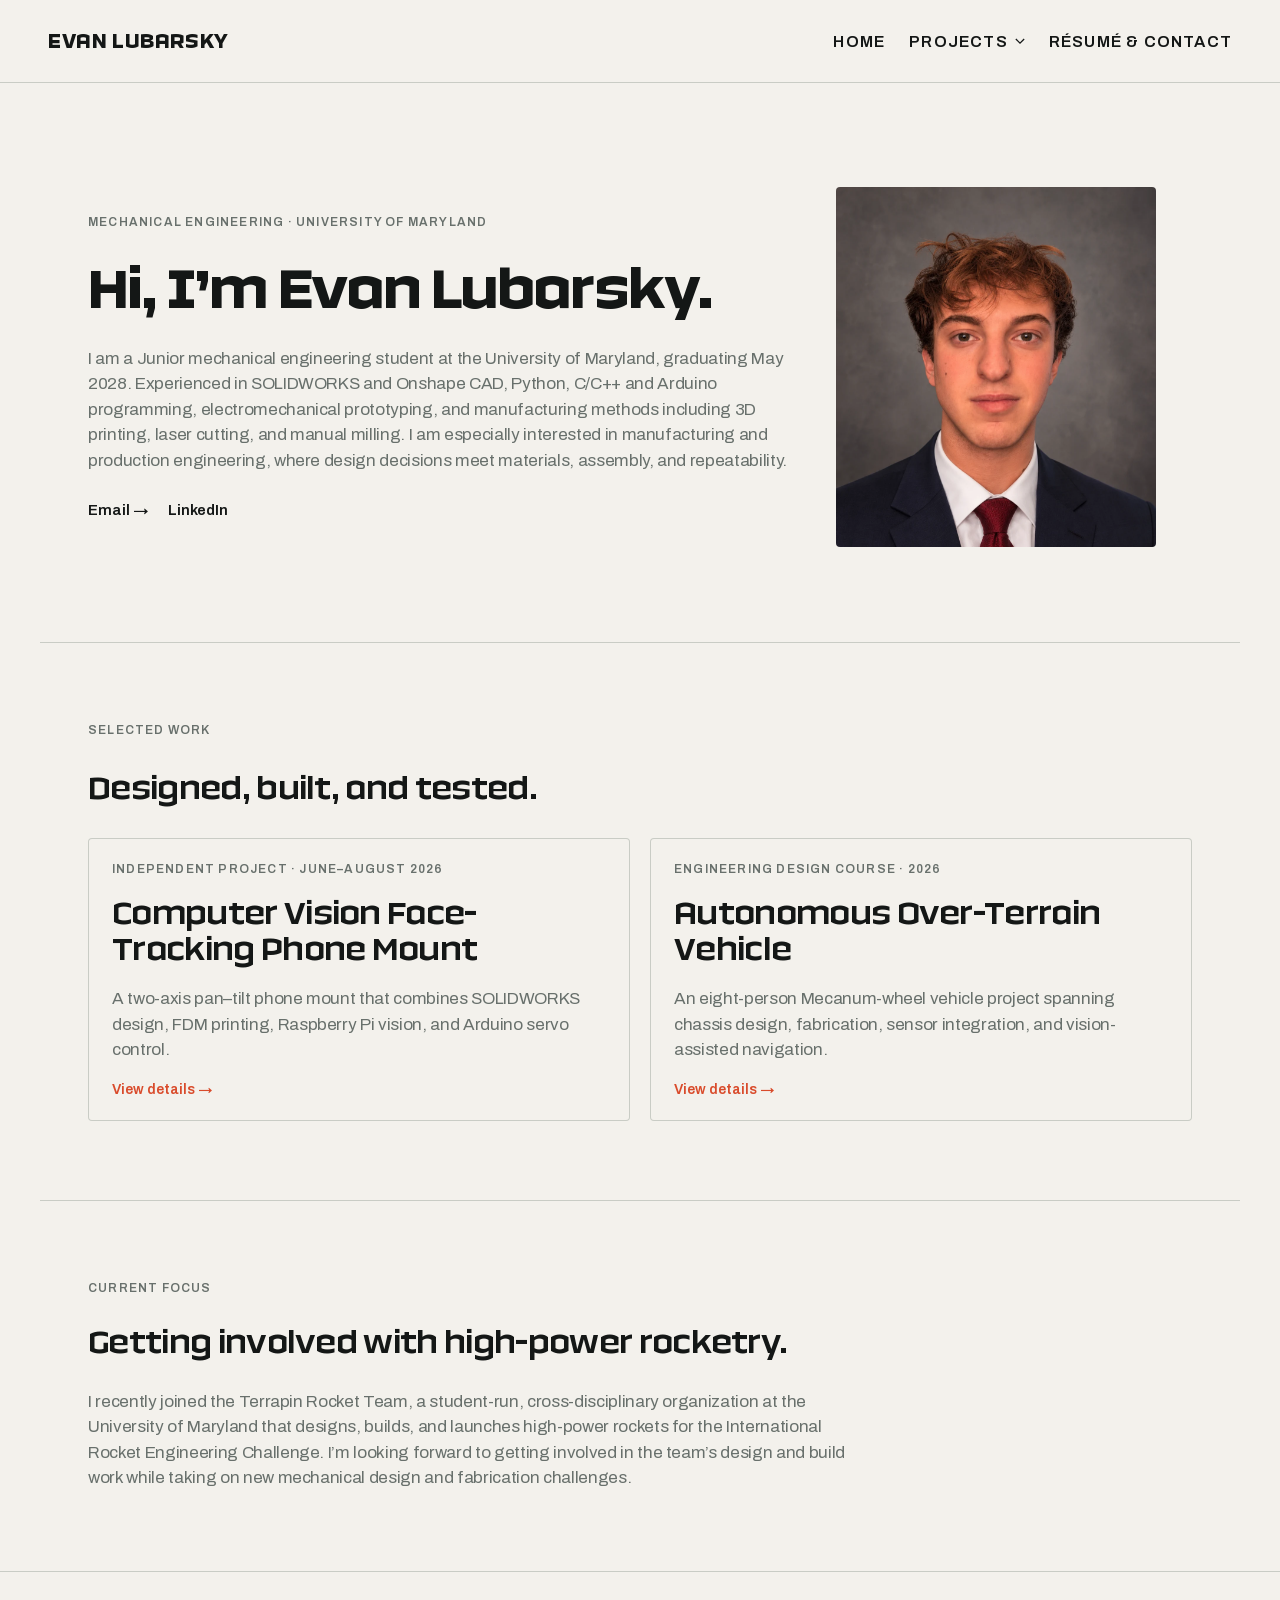
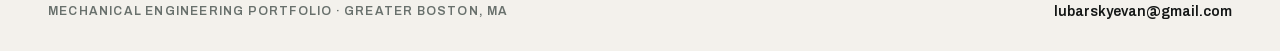
==== index.html @ f1f70f6a "Use plain LinkedIn label on homepage" ====
<!doctype html>
<html lang="en">
<head>
  <link rel="icon" type="image/png" href="EL.png">
  <meta charset="utf-8">
  <meta name="viewport" content="width=device-width, initial-scale=1">
  <title>Evan Lubarsky — Mechanical Engineering Portfolio</title>
  <meta name="description" content="Mechanical engineering student at the University of Maryland. Projects in CAD, manufacturing, electromechanical prototyping, and controls.">
  <link rel="stylesheet" href="/assets/styles.css?v=20261008-tracy">
  <script src="/assets/site.js?v=20261008-tracy" defer></script>
</head>
<body>
  <header class="site-nav">
    <a class="brand" href="/?v=20261008-tracy">EVAN LUBARSKY</a>
    <nav class="nav-links" aria-label="Main navigation">
      <a href="/?v=20261008-tracy">Home</a>
      <details class="projects-menu">
        <summary>Projects <svg viewBox="0 0 12 8" aria-hidden="true"><path d="m1 1 5 5 5-5"/></svg></summary>
        <div class="projects-dropdown">
          <a href="/face-tracking-phone-mount/?v=20261008-tracy">Computer Vision Face-Tracking Phone Mount</a>
          <a href="/autonomous-over-terrain-vehicle/?v=20261008-tracy">Autonomous Over-Terrain Vehicle</a>
        </div>
      </details>
      <a href="/contact/?v=20261008-tracy">Résumé &amp; Contact</a>
    </nav>
  </header>
  <main class="container">
    <section class="introduction">
      <div class="intro-copy">
        <p class="eyebrow">Mechanical Engineering · University of Maryland</p>
        <h1>Hi, I’m Evan Lubarsky.</h1>
        <p>I am a Junior mechanical engineering student at the University of Maryland, graduating May 2028. Experienced in SOLIDWORKS and Onshape CAD, Python, C/C++ and Arduino programming, electromechanical prototyping, and manufacturing methods including 3D printing, laser cutting, and manual milling. I am especially interested in manufacturing and production engineering, where design decisions meet materials, assembly, and repeatability.</p>
        <div class="text-links">
          <a href="mailto:lubarskyevan@gmail.com">Email →</a>
          <a href="https://linkedin.com/in/evan-lubarsky-b47528332" target="_blank" rel="noopener noreferrer">LinkedIn</a>
        </div>
      </div>
      <div class="placeholder portrait has-photo" data-portrait><img src="/assets/images/evan-lubarsky.webp" alt="Evan Lubarsky" width="1086" height="1448" fetchpriority="high"></div>
    </section>
    <section class="selected-work" id="work">
      <p class="eyebrow">Selected Work</p>
      <h2>Designed, built, and tested.</h2>
      <div class="project-grid">
        <a class="project-card" href="/face-tracking-phone-mount/?v=20261008-tracy">
          <p class="eyebrow">Independent Project · June–August 2026</p>
          <h2>Computer Vision Face-Tracking Phone Mount</h2>
          <p>A two-axis pan–tilt phone mount that combines SOLIDWORKS design, FDM printing, Raspberry Pi vision, and Arduino servo control.</p>
          <span class="details-link">View details →</span>
        </a>
        <a class="project-card" href="/autonomous-over-terrain-vehicle/?v=20261008-tracy">
          <p class="eyebrow">Engineering Design Course · 2026</p>
          <h2>Autonomous Over-Terrain Vehicle</h2>
          <p>An eight-person Mecanum-wheel vehicle project spanning chassis design, fabrication, sensor integration, and vision-assisted navigation.</p>
          <span class="details-link">View details →</span>
        </a>
      </div>
    </section>
    <section class="about" id="about">
      <p class="eyebrow">Current Focus</p>
      <h2>Getting involved with high-power rocketry.</h2>
      <p>I recently joined the Terrapin Rocket Team, a student-run, cross-disciplinary organization at the University of Maryland that designs, builds, and launches high-power rockets for the International Rocket Engineering Challenge. I’m looking forward to getting involved in the team’s design and build work while taking on new mechanical design and fabrication challenges.</p>
    </section>
  </main>
  <footer class="site-footer">
    <p class="eyebrow">Mechanical engineering portfolio · Greater Boston, MA</p>
    <a href="mailto:lubarskyevan@gmail.com">lubarskyevan@gmail.com</a>
  </footer>
</body>
</html>
---- assets/styles.css ----
@font-face { font-family: Archivo; src: url('fonts/archivo-regular.woff2') format('woff2'); font-weight: 400; font-display: swap; }
@font-face { font-family: Archivo; src: url('fonts/archivo-semibold.woff2') format('woff2'); font-weight: 600; font-display: swap; }
@font-face { font-family: Technor; src: url('fonts/technor-semibold.woff2') format('woff2'); font-weight: 600; font-display: swap; }
@font-face { font-family: Technor; src: url('fonts/technor-bold.woff2') format('woff2'); font-weight: 700; font-display: swap; }

:root { --ink: #141716; --paper: #f3f1ec; --steel: #68706c; --accent: #d94b2b; --line: #c9ccc5; }
* { box-sizing: border-box; }
html { scroll-behavior: smooth; }
body { margin: 0; background: var(--paper); color: var(--ink); font-family: Archivo, Arial, sans-serif; -webkit-font-smoothing: antialiased; }
h1, h2, h3, p, figure, dl, dd { margin: 0; }
a { color: inherit; text-decoration: none; }
a:focus-visible { outline: 2px solid var(--accent); outline-offset: 5px; }
h1, h2, h3 { font-family: Technor, Arial, sans-serif; }
h1 { font-size: 60px; font-weight: 700; line-height: 1; letter-spacing: -.03em; }
h2 { font-size: 34px; font-weight: 600; line-height: 1.08; letter-spacing: -.02em; }
h3 { font-size: 24px; font-weight: 600; line-height: 1.1; }
p { font-size: 17px; line-height: 1.5; letter-spacing: -.02em; color: var(--steel); }
.eyebrow { font-size: 12px; font-weight: 600; line-height: 1.2; letter-spacing: 1.2px; text-transform: uppercase; color: var(--steel); }
.site-nav { display: flex; align-items: center; justify-content: space-between; padding: 26px 48px; border-bottom: 1px solid var(--line); }
.brand { font-family: Technor, Arial, sans-serif; font-size: 22px; font-weight: 700; line-height: 1.2; letter-spacing: .6px; }
.nav-links { display: flex; align-items: center; gap: 24px; }
.nav-links > a, .projects-menu summary { font-size: 16px; line-height: 1.2; font-weight: 600; letter-spacing: 1.2px; text-transform: uppercase; }
a, summary { transition: color .18s ease; }
a:hover, summary:hover, a:focus-visible, summary:focus-visible { color: var(--accent); }
.site-nav { position: relative; z-index: 10; }
.projects-menu { position: relative; }
.projects-menu summary { display: flex; align-items: center; gap: 7px; cursor: pointer; padding: 6px 0; list-style: none; }
.projects-menu summary::-webkit-details-marker { display: none; }
.projects-menu summary:focus-visible { outline: 2px solid var(--accent); outline-offset: 5px; }
.projects-menu summary svg { width: 10px; height: 7px; fill: none; stroke: currentColor; stroke-width: 1.5; transition: transform .18s ease; }
.projects-menu[open] summary { color: var(--accent); }
.projects-menu[open] summary svg { transform: rotate(180deg); }
.projects-dropdown { position: absolute; left: -20px; top: 100%; width: 320px; padding: 12px; border: 1px solid var(--line); border-radius: 4px; background: var(--paper); box-shadow: 0 12px 24px #14171612; animation: dropdown-in .16s ease-out; }
@keyframes dropdown-in { from { opacity: 0; transform: translateY(-6px); } to { opacity: 1; transform: translateY(0); } }
.projects-dropdown a { display: block; padding: 14px 10px; font-size: 15px; font-weight: 600; line-height: 1.45; letter-spacing: 0; }
.projects-dropdown a + a { border-top: 1px solid var(--line); }
.projects-dropdown a:hover, .projects-dropdown a:focus-visible { color: var(--accent); background: #d94b2b08; }
.container { width: 100%; max-width: 1200px; margin: 0 auto; }
.introduction { display: flex; align-items: center; gap: 48px; padding: 104px 48px 96px; border-bottom: 1px solid var(--line); }
.intro-copy { display: flex; flex-direction: column; gap: 28px; flex: 1; max-width: 700px; min-width: 0; }
.text-links { display: flex; gap: 20px; }
.text-links a { font-size: 15px; font-weight: 600; line-height: 1.2; }
.placeholder { display: flex; align-items: center; justify-content: center; text-align: center; background: var(--steel); border-radius: 4px; }
.placeholder .eyebrow { color: var(--paper); }
.portrait { width: 320px; height: 360px; flex-shrink: 0; padding: 24px; }
.portrait .eyebrow { letter-spacing: 1px; }
.portrait.has-photo { padding: 0; overflow: hidden; }
.portrait img { width: 100%; height: 100%; object-fit: cover; }
.selected-work { padding: 80px 48px; display: flex; flex-direction: column; gap: 32px; border-bottom: 1px solid var(--line); }
.project-grid { display: grid; grid-template-columns: repeat(2, minmax(0, 1fr)); gap: 20px; align-items: start; }
.project-card { display: flex; flex-direction: column; gap: 18px; padding: 24px; border: 1px solid var(--line); border-radius: 4px; transition: border-color .2s ease, transform .2s ease; }
.project-card:hover { border-color: var(--accent); transform: translateY(-3px); }
.project-card .details-link { color: var(--accent); font-size: 14px; font-weight: 600; line-height: 1.2; }
.about { padding: 80px 48px; display: flex; flex-direction: column; gap: 28px; }
.about > p:last-child { max-width: 760px; }
.site-footer { display: flex; align-items: center; justify-content: space-between; gap: 24px; padding: 32px 48px; border-top: 1px solid var(--line); }
.site-footer a { font-size: 14px; font-weight: 600; line-height: 1.2; }
.project-cover { display: flex; flex-direction: column; gap: 28px; padding: 104px 48px 72px; border-bottom: 1px solid var(--line); }
.project-cover > p:last-child { max-width: 760px; }
.project-details { display: flex; gap: 20px; padding: 56px 48px; border-bottom: 1px solid var(--line); align-items: flex-start; }
.project-details > div { width: 250px; display: flex; flex-direction: column; gap: 8px; }
.project-details > .systems { width: 350px; }
.project-details dt { font-size: 12px; line-height: 1.2; }
.project-details .role-value { color: var(--ink); font-size: 16px; line-height: 1.35; font-weight: 600; }
.project-details dd { color: var(--steel); font-size: 17px; line-height: 1.5; letter-spacing: -.02em; }
.gallery { padding: 64px 48px 0; }
.gallery-heading { display: flex; align-items: flex-end; justify-content: space-between; gap: 24px; margin-bottom: 28px; }
.gallery-heading .eyebrow { margin-bottom: 14px; }
.gallery-count { font-size: 13px; font-weight: 600; letter-spacing: 1px; }
.gallery-stage { border: 1px solid var(--line); border-radius: 4px; overflow: hidden; }
.gallery-visual { position: relative; overflow: hidden; aspect-ratio: 16 / 9; background: #e8e9e3; display: flex; flex-direction: column; align-items: center; justify-content: center; gap: 14px; }
.gallery-visual.is-cad { background: #e0e5df; }
.gallery-visual svg { width: 72px; height: 72px; stroke: var(--steel); stroke-width: 1.25; }
.gallery-visual img { position: absolute; inset: 0; width: 100%; height: 100%; object-fit: contain; }
.gallery-caption { display: flex; justify-content: space-between; gap: 24px; align-items: center; padding: 24px; }
.gallery-caption h3 { font-size: 22px; margin-bottom: 8px; }
.gallery-caption p { font-size: 14px; }
.gallery-arrows { display: flex; gap: 8px; }
button { font: inherit; cursor: pointer; color: var(--ink); }
.gallery-arrows button { width: 42px; height: 42px; border: 1px solid var(--line); border-radius: 4px; background: transparent; font-size: 20px; }
.gallery-arrows button:hover, .gallery-arrows button:focus-visible { color: var(--accent); border-color: var(--accent); }
.gallery-thumbnails { display: grid; grid-template-columns: repeat(4,minmax(0,1fr)); gap: 16px; margin-top: 20px; }
.gallery-thumb { border: 1px solid var(--line); border-radius: 4px; background: transparent; padding: 0; overflow: hidden; text-align: left; }
.gallery-thumb:hover, .gallery-thumb.is-selected { border-color: var(--accent); color: var(--accent); }
.gallery-thumb:focus-visible { outline: 2px solid var(--accent); outline-offset: 3px; }
.thumb-visual { position: relative; overflow: hidden; aspect-ratio: 16 / 10; background: #e8e9e3; display: flex; align-items: center; justify-content: center; flex-direction: column; gap: 6px; }
.thumb-visual svg { width: 38px; height: 38px; stroke: var(--steel); stroke-width: 1.25; }
.thumb-visual .eyebrow { font-size: 10px; }
.thumb-visual img { position: absolute; inset: 0; width: 100%; height: 100%; object-fit: contain; }
.thumb-title { display: block; font-size: 13px; font-weight: 600; padding: 12px; line-height: 1.4; }
.gallery-note { margin-top: 16px; font-size: 14px; }
.narrative { display: flex; flex-direction: column; gap: 48px; padding: 72px 48px 104px; }
.narrative > p, .narrative > section { max-width: 800px; }
.narrative > section { display: flex; flex-direction: column; gap: 14px; }
.contact { display: flex; flex-direction: column; gap: 32px; padding: 104px 48px; }
.contact > p:last-of-type { max-width: 650px; }
.contact-details { display: flex; flex-direction: column; gap: 14px; width: 100%; max-width: 650px; padding: 24px; border: 1px solid #000; border-radius: 4px; }
.contact-details a, .resume-download { font-size: 17px; font-weight: 600; line-height: 1.4; overflow-wrap: anywhere; }
.resume-preview { display: flex; flex-direction: column; gap: 0; width: 100%; max-width: 1000px; }
.resume-preview > h2 { margin-bottom: 24px; }
.resume-toolbar { display: flex; justify-content: space-between; align-items: center; gap: 16px; padding: 20px 24px; border: 1px solid var(--line); border-bottom: 0; border-radius: 4px 4px 0 0; }
.resume-toolbar > div { display: flex; gap: 20px; }
.resume-toolbar a { font-size: 14px; font-weight: 600; line-height: 1.4; }
.resume-download { color: var(--accent); }
.resume-box { border: 1px solid var(--line); border-radius: 0 0 4px 4px; max-height: 820px; overflow-y: auto; background: #e8e9e3; padding: 32px; }
.resume-box img { display: block; width: 100%; height: auto; background: white; box-shadow: 0 3px 14px #14171618; }

/* Inset rules match the source's borders without changing its measured spacing. */
.site-nav, .introduction, .selected-work, .project-cover, .project-details { border: 0; box-shadow: inset 0 -1px var(--line); }
.site-footer { border: 0; box-shadow: inset 0 1px var(--line); }
.project-card { border: 0; box-shadow: inset 0 0 0 1px var(--line); transition: box-shadow .2s ease, transform .2s ease; }
.project-card:hover { box-shadow: inset 0 0 0 1px var(--accent); }
.contact-details { border: 0; box-shadow: inset 0 0 0 1px #000; }

/* Preserve the desktop design while keeping the original content readable on phones. */
@media (max-width: 900px) {
  .site-nav { flex-wrap: wrap; gap: 20px; padding: 24px; }
  .introduction { padding: 72px 32px; gap: 32px; }
  .portrait { width: 260px; height: 300px; }
  h1 { font-size: 48px; }
  .selected-work, .about { padding: 64px 32px; }
  .project-cover, .contact { padding: 72px 32px; }
  .project-details { padding: 40px 32px; }
  .narrative { padding: 64px 32px 80px; }
  .gallery { padding: 56px 32px 0; }
  .site-footer { padding: 32px; flex-wrap: wrap; }
}
@media (max-width: 600px) {
  .site-nav { align-items: flex-start; flex-direction: column; }
  .nav-links { gap: 18px; flex-wrap: wrap; }
  .nav-links > a, .projects-menu summary { font-size: 12px; letter-spacing: .8px; }
  .projects-dropdown { left: -74px; width: min(320px, calc(100vw - 48px)); }
  .projects-dropdown a { font-size: 14px; }
  h1 { font-size: 42px; letter-spacing: -.8px; }
  h2 { font-size: 30px; }
  .introduction { flex-direction: column; align-items: stretch; padding: 56px 24px; }
  .portrait { width: 100%; max-width: 320px; height: 360px; }
  .selected-work, .about { padding: 56px 24px; }
  .project-grid { grid-template-columns: 1fr; }
  .project-cover, .contact { padding: 56px 24px; }
  .project-details { padding: 40px 24px; flex-direction: column; gap: 28px; }
  .project-details > div, .project-details > .systems { width: 100%; }
  .gallery { padding: 48px 24px 0; }
  .gallery-caption { align-items: flex-start; padding: 20px; gap: 16px; }
  .gallery-caption h3 { font-size: 20px; }
  .gallery-arrows { gap: 6px; }
  .gallery-arrows button { width: 34px; height: 34px; }
  .gallery-thumbnails { grid-template-columns: repeat(2,minmax(0,1fr)); gap: 12px; }
  .narrative { padding: 56px 24px 72px; gap: 36px; }
  .contact-details { padding: 20px; }
  .resume-toolbar { flex-direction: column; align-items: flex-start; padding: 18px; }
  .resume-box { padding: 12px; max-height: 620px; }
  .site-footer { padding: 28px 24px; align-items: flex-start; flex-direction: column; gap: 16px; }
}
@media (prefers-reduced-motion: reduce) {
  html { scroll-behavior: auto; }
  .project-card { transition: none; }
  .project-card:hover { transform: none; }
  a, summary, .projects-menu summary svg { transition: none; }
  .projects-dropdown { animation: none; }
}

.project-demo{margin:64px 0}.project-demo video{display:block;width:100%;max-height:720px;margin:24px 0;background:#e7e5df;border:1px solid var(--line);border-radius:8px}.drawing-downloads{display:flex;flex-wrap:wrap;gap:18px 30px;align-items:center}.drawing-downloads h3{width:100%;margin-bottom:0}.drawing-downloads a{font-size:16px;text-decoration:underline;text-underline-offset:4px}
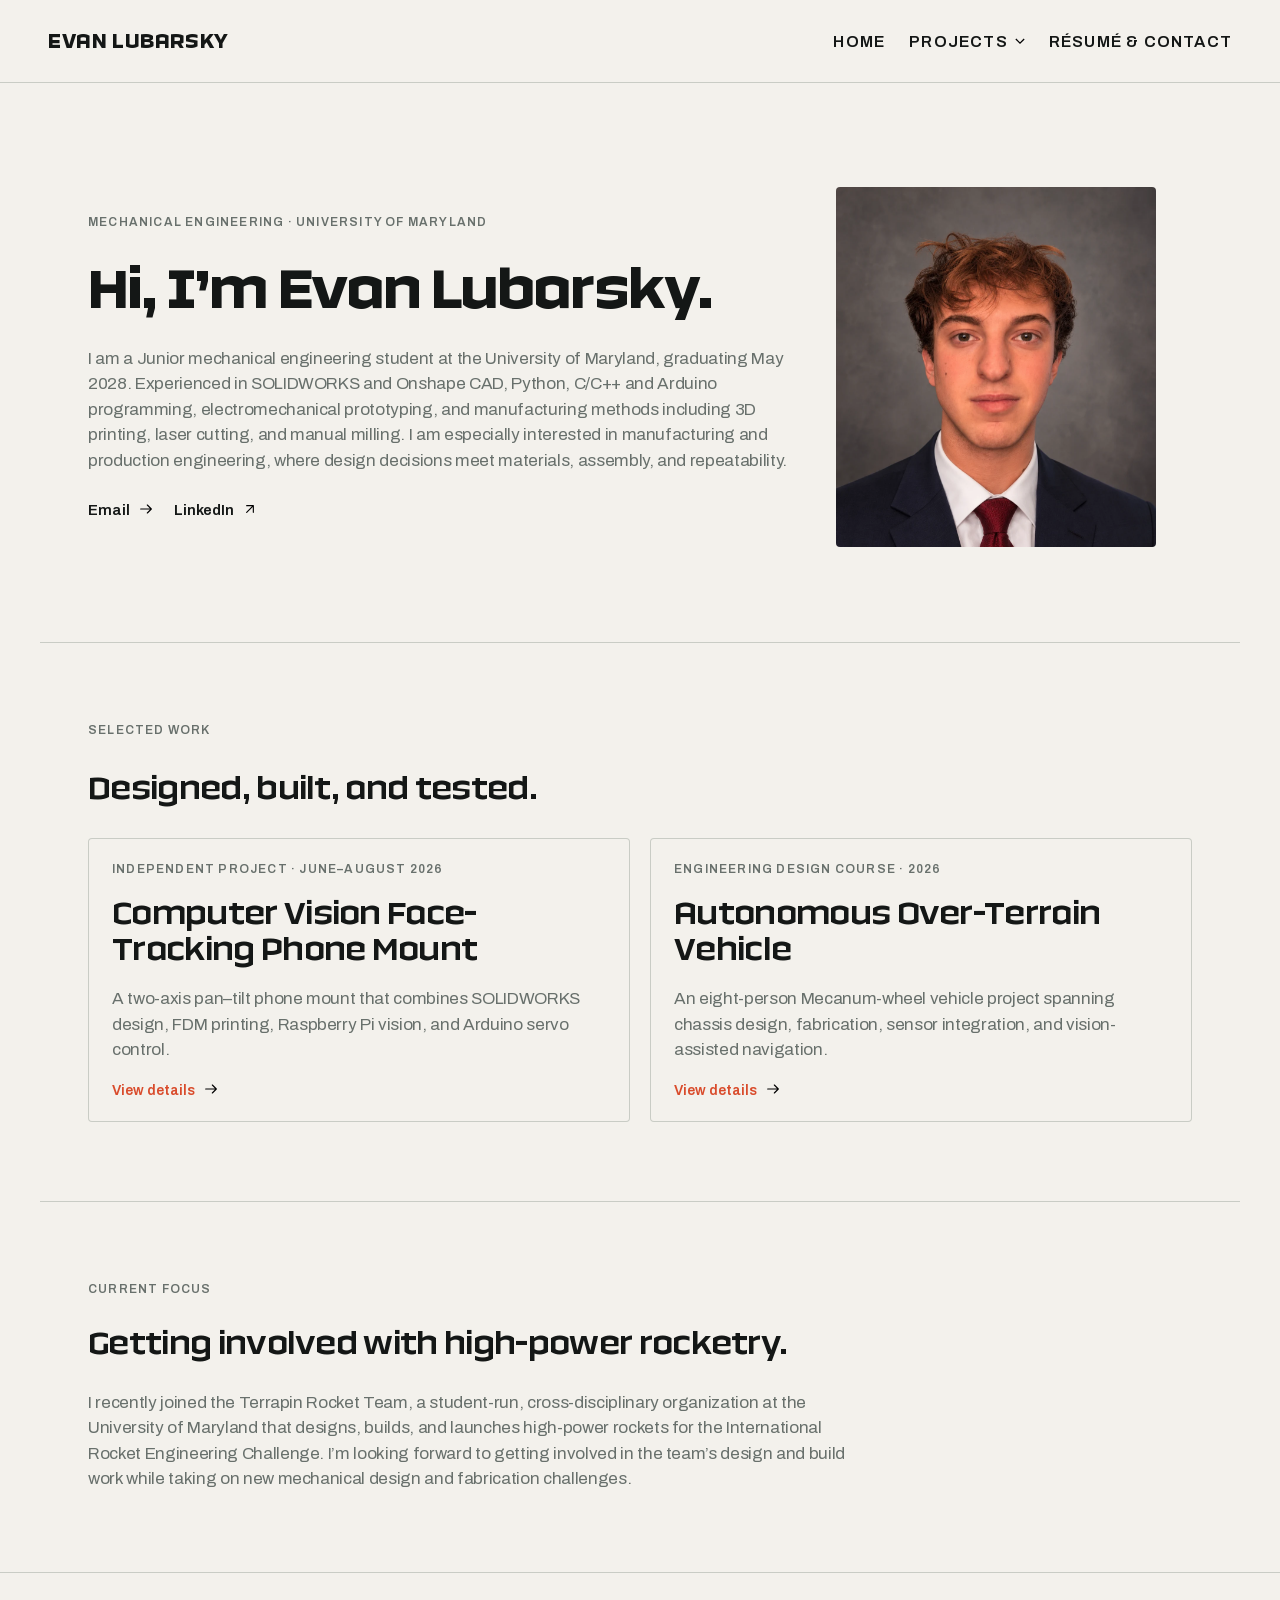
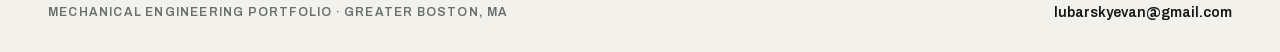
==== commit 6b5bea0c: "Replace all text arrows with simple black SVG icons" ====
--- a/index.html
+++ b/index.html
@@ -6,22 +6,22 @@
   <meta name="viewport" content="width=device-width, initial-scale=1">
   <title>Evan Lubarsky — Mechanical Engineering Portfolio</title>
   <meta name="description" content="Mechanical engineering student at the University of Maryland. Projects in CAD, manufacturing, electromechanical prototyping, and controls.">
-  <link rel="stylesheet" href="/assets/styles.css?v=20261008-tracy">
-  <script src="/assets/site.js?v=20261008-tracy" defer></script>
+  <link rel="stylesheet" href="/assets/styles.css?v=20261008-icons">
+  <script src="/assets/site.js?v=20261008-icons" defer></script>
 </head>
 <body>
   <header class="site-nav">
-    <a class="brand" href="/?v=20261008-tracy">EVAN LUBARSKY</a>
+    <a class="brand" href="/?v=20261008-icons">EVAN LUBARSKY</a>
     <nav class="nav-links" aria-label="Main navigation">
-      <a href="/?v=20261008-tracy">Home</a>
+      <a href="/?v=20261008-icons">Home</a>
       <details class="projects-menu">
         <summary>Projects <svg viewBox="0 0 12 8" aria-hidden="true"><path d="m1 1 5 5 5-5"/></svg></summary>
         <div class="projects-dropdown">
-          <a href="/face-tracking-phone-mount/?v=20261008-tracy">Computer Vision Face-Tracking Phone Mount</a>
-          <a href="/autonomous-over-terrain-vehicle/?v=20261008-tracy">Autonomous Over-Terrain Vehicle</a>
+          <a href="/face-tracking-phone-mount/?v=20261008-icons">Computer Vision Face-Tracking Phone Mount</a>
+          <a href="/autonomous-over-terrain-vehicle/?v=20261008-icons">Autonomous Over-Terrain Vehicle</a>
         </div>
       </details>
-      <a href="/contact/?v=20261008-tracy">Résumé &amp; Contact</a>
+      <a href="/contact/?v=20261008-icons">Résumé &amp; Contact</a>
     </nav>
   </header>
   <main class="container">
@@ -31,8 +31,8 @@
         <h1>Hi, I’m Evan Lubarsky.</h1>
         <p>I am a Junior mechanical engineering student at the University of Maryland, graduating May 2028. Experienced in SOLIDWORKS and Onshape CAD, Python, C/C++ and Arduino programming, electromechanical prototyping, and manufacturing methods including 3D printing, laser cutting, and manual milling. I am especially interested in manufacturing and production engineering, where design decisions meet materials, assembly, and repeatability.</p>
         <div class="text-links">
-          <a href="mailto:lubarskyevan@gmail.com">Email →</a>
-          <a href="https://linkedin.com/in/evan-lubarsky-b47528332" target="_blank" rel="noopener noreferrer">LinkedIn</a>
+          <a href="mailto:lubarskyevan@gmail.com">Email <svg class="link-icon" viewBox="0 0 24 24" aria-hidden="true" focusable="false"><path d="M4 12h16m-6-6 6 6-6 6"/></svg></a>
+          <a href="https://linkedin.com/in/evan-lubarsky-b47528332" target="_blank" rel="noopener noreferrer">LinkedIn <svg class="link-icon" viewBox="0 0 24 24" aria-hidden="true" focusable="false"><path d="M7 17 17 7M7 7h10v10"/></svg></a>
         </div>
       </div>
       <div class="placeholder portrait has-photo" data-portrait><img src="/assets/images/evan-lubarsky.webp" alt="Evan Lubarsky" width="1086" height="1448" fetchpriority="high"></div>
@@ -41,17 +41,17 @@
       <p class="eyebrow">Selected Work</p>
       <h2>Designed, built, and tested.</h2>
       <div class="project-grid">
-        <a class="project-card" href="/face-tracking-phone-mount/?v=20261008-tracy">
+        <a class="project-card" href="/face-tracking-phone-mount/?v=20261008-icons">
           <p class="eyebrow">Independent Project · June–August 2026</p>
           <h2>Computer Vision Face-Tracking Phone Mount</h2>
           <p>A two-axis pan–tilt phone mount that combines SOLIDWORKS design, FDM printing, Raspberry Pi vision, and Arduino servo control.</p>
-          <span class="details-link">View details →</span>
+          <span class="details-link">View details <svg class="link-icon" viewBox="0 0 24 24" aria-hidden="true" focusable="false"><path d="M4 12h16m-6-6 6 6-6 6"/></svg></span>
         </a>
-        <a class="project-card" href="/autonomous-over-terrain-vehicle/?v=20261008-tracy">
+        <a class="project-card" href="/autonomous-over-terrain-vehicle/?v=20261008-icons">
           <p class="eyebrow">Engineering Design Course · 2026</p>
           <h2>Autonomous Over-Terrain Vehicle</h2>
           <p>An eight-person Mecanum-wheel vehicle project spanning chassis design, fabrication, sensor integration, and vision-assisted navigation.</p>
-          <span class="details-link">View details →</span>
+          <span class="details-link">View details <svg class="link-icon" viewBox="0 0 24 24" aria-hidden="true" focusable="false"><path d="M4 12h16m-6-6 6 6-6 6"/></svg></span>
         </a>
       </div>
     </section>
--- a/assets/styles.css
+++ b/assets/styles.css
@@ -161,3 +161,5 @@
 }
 
 .project-demo{margin:64px 0}.project-demo video{display:block;width:100%;max-height:720px;margin:24px 0;background:#e7e5df;border:1px solid var(--line);border-radius:8px}.drawing-downloads{display:flex;flex-wrap:wrap;gap:18px 30px;align-items:center}.drawing-downloads h3{width:100%;margin-bottom:0}.drawing-downloads a{font-size:16px;text-decoration:underline;text-underline-offset:4px}
+
+.link-icon{display:inline-block;width:16px;height:16px;margin-left:5px;vertical-align:-2px;fill:none;stroke:#000;stroke-width:1.7;stroke-linecap:round;stroke-linejoin:round;flex-shrink:0}.gallery-arrows .link-icon{width:20px;height:20px;margin:0;vertical-align:middle}.projects-menu summary svg{stroke:#000}
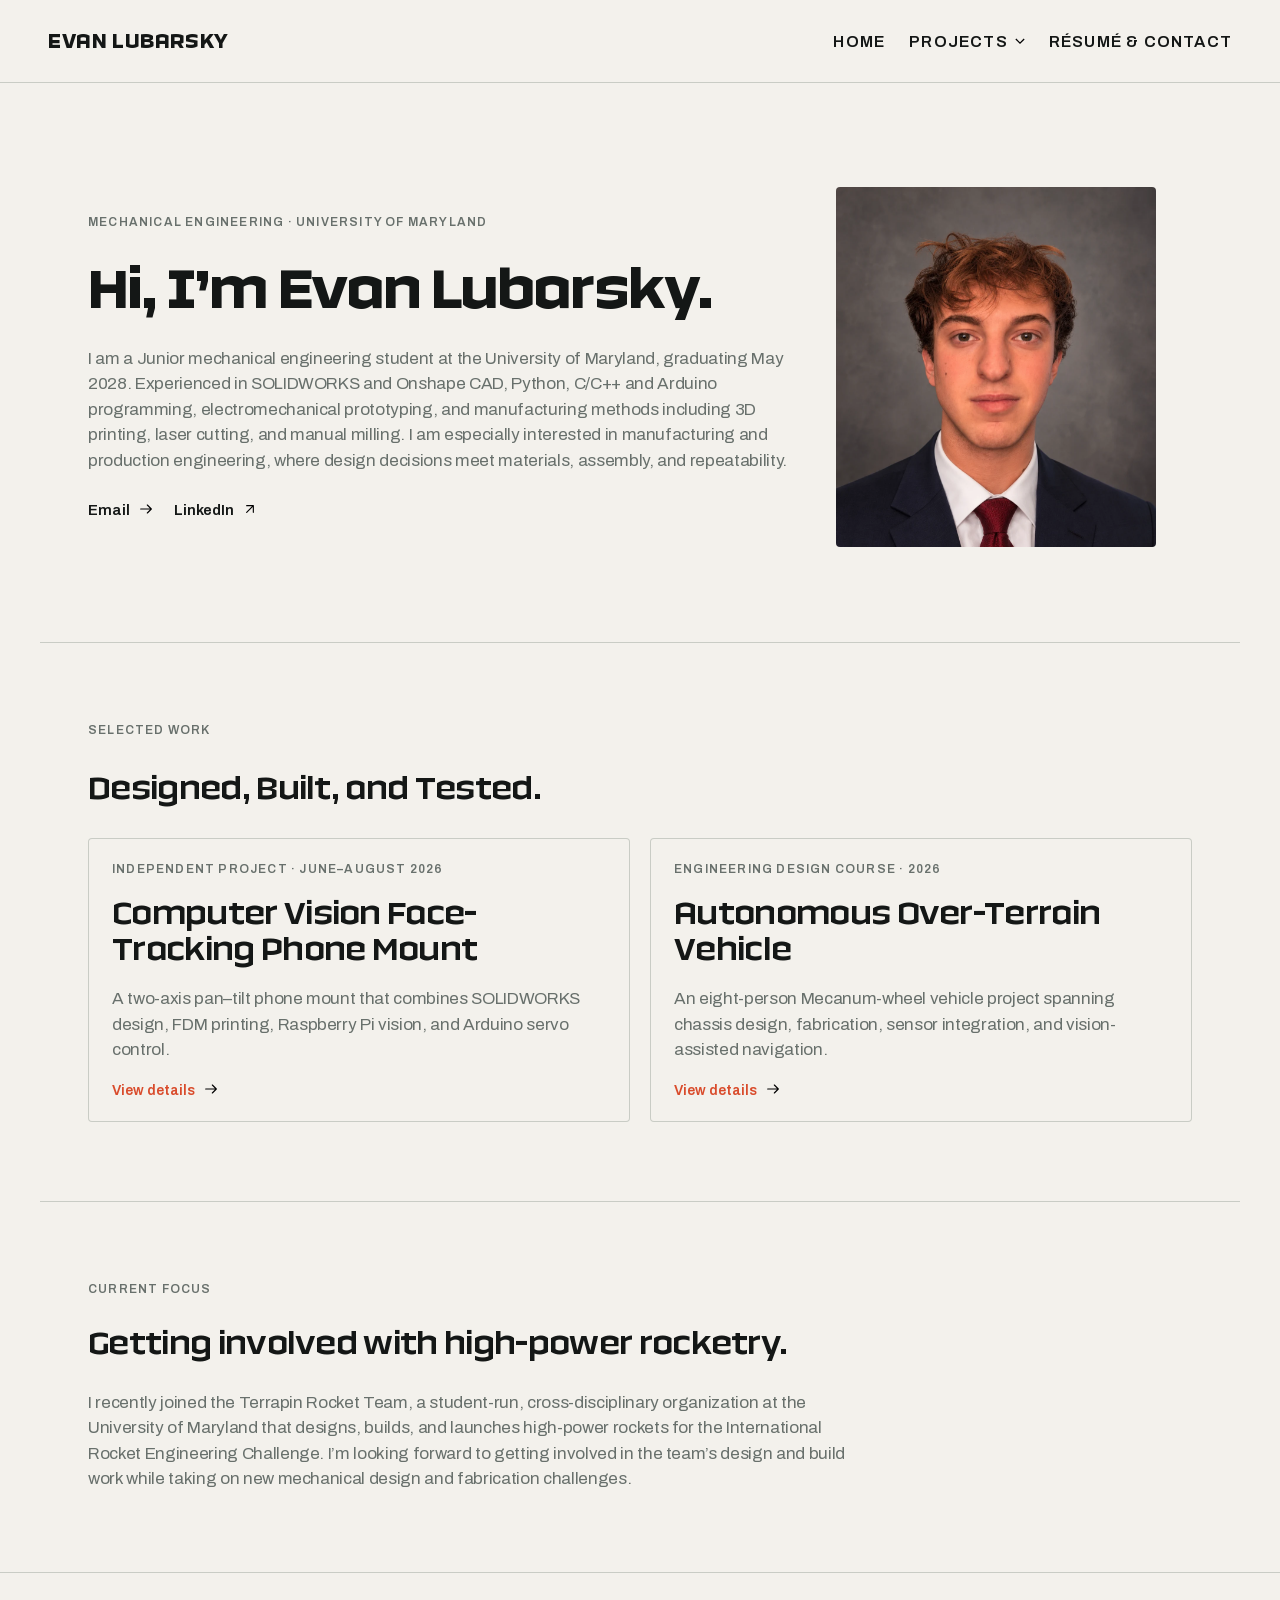
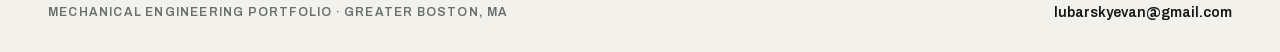
==== commit 88fb06f7: "Fix capitalization in header text" ====
--- a/index.html
+++ b/index.html
@@ -39,7 +39,7 @@
     </section>
     <section class="selected-work" id="work">
       <p class="eyebrow">Selected Work</p>
-      <h2>Designed, built, and tested.</h2>
+      <h2>Designed, Built, and Tested.</h2>
       <div class="project-grid">
         <a class="project-card" href="/face-tracking-phone-mount/?v=20261008-icons">
           <p class="eyebrow">Independent Project · June–August 2026</p>
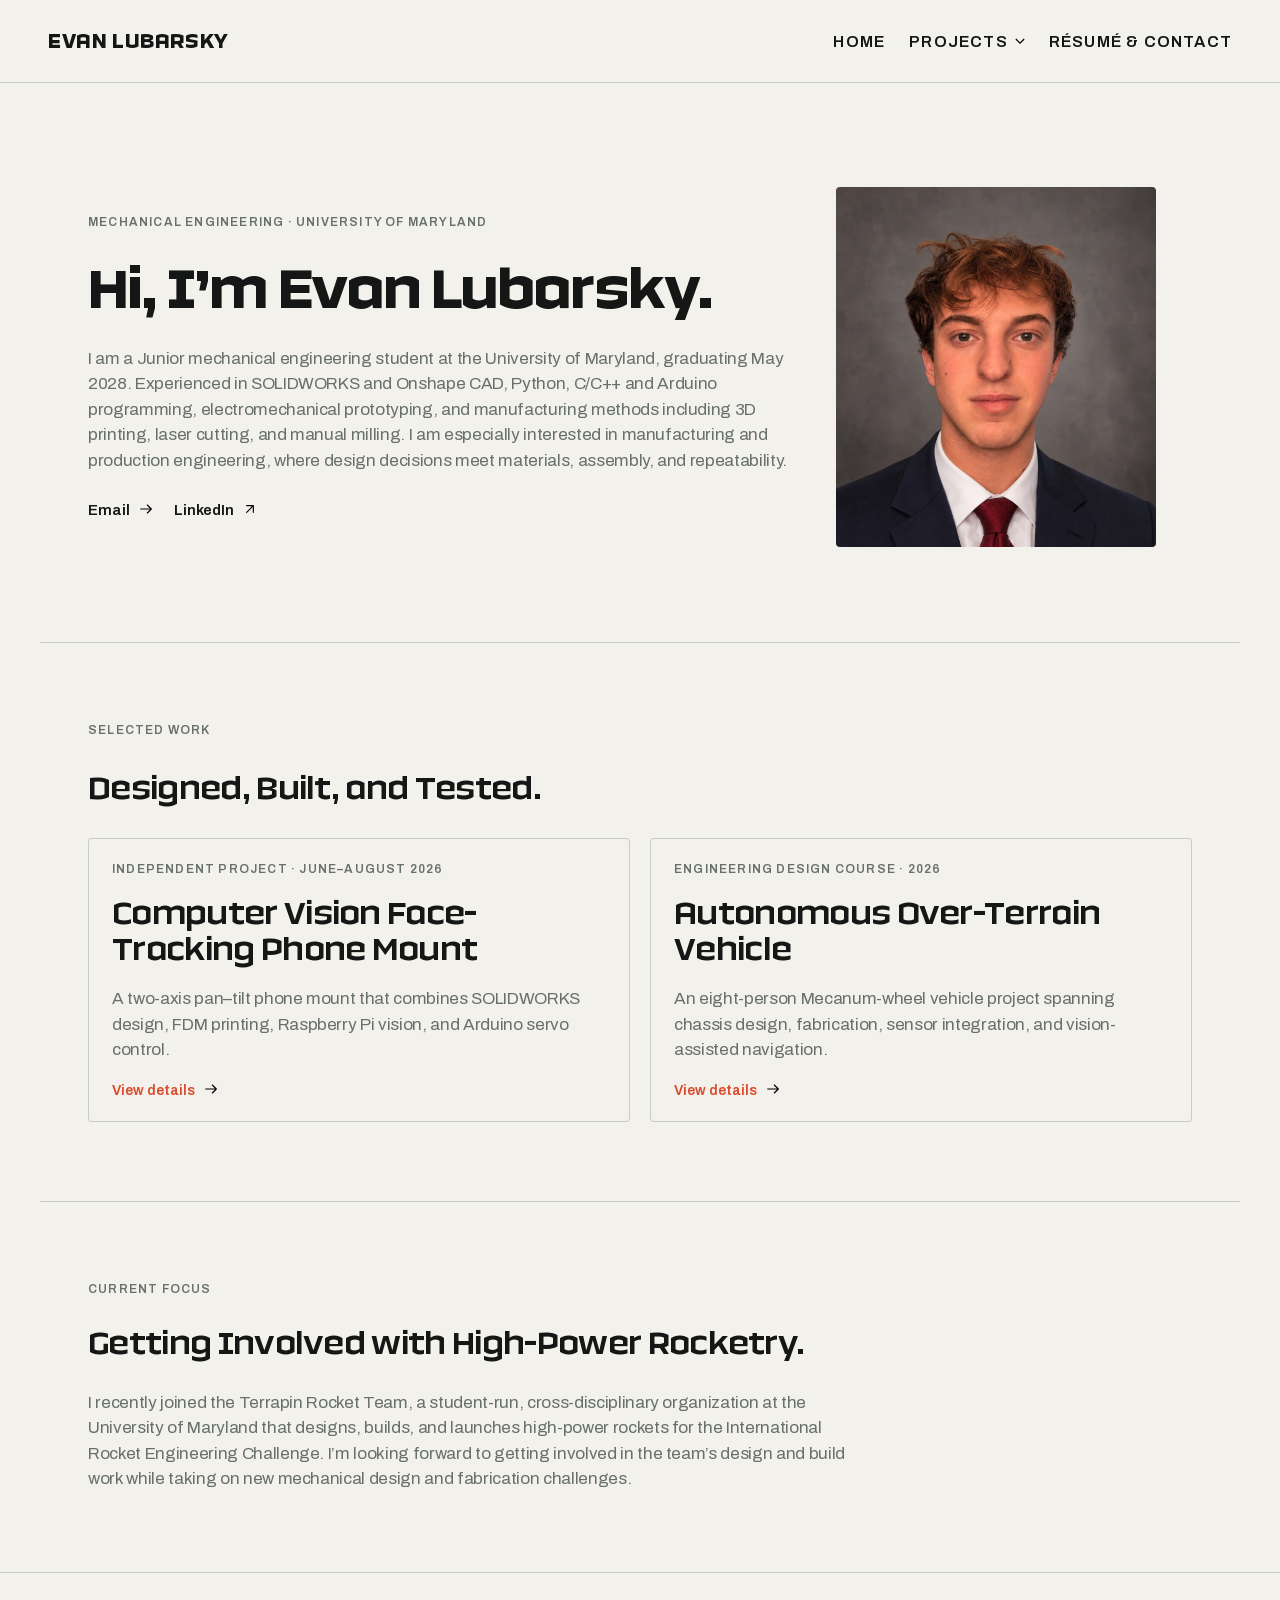
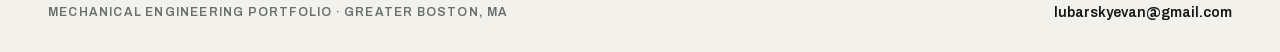
==== commit 61b011ba: "Update heading text for consistency in casing" ====
--- a/index.html
+++ b/index.html
@@ -57,7 +57,7 @@
     </section>
     <section class="about" id="about">
       <p class="eyebrow">Current Focus</p>
-      <h2>Getting involved with high-power rocketry.</h2>
+      <h2>Getting Involved with High-Power Rocketry.</h2>
       <p>I recently joined the Terrapin Rocket Team, a student-run, cross-disciplinary organization at the University of Maryland that designs, builds, and launches high-power rockets for the International Rocket Engineering Challenge. I’m looking forward to getting involved in the team’s design and build work while taking on new mechanical design and fabrication challenges.</p>
     </section>
   </main>
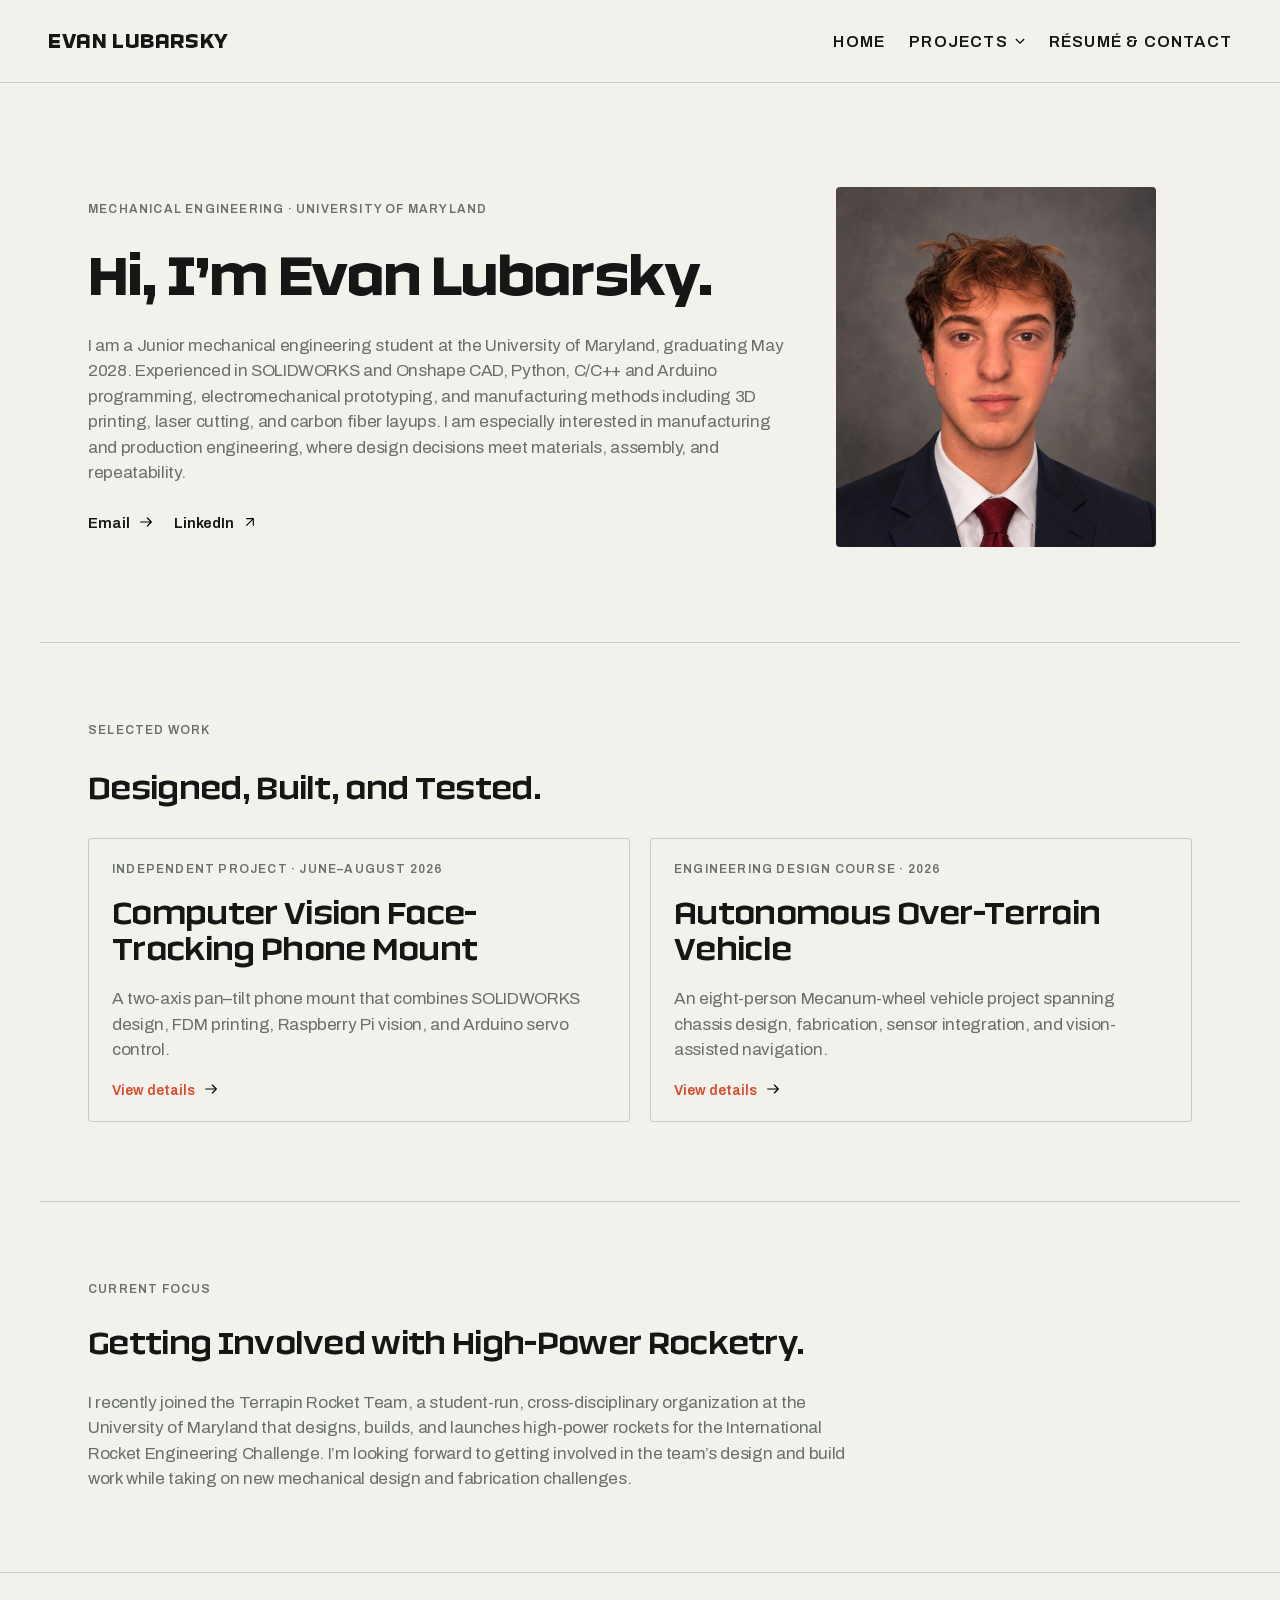
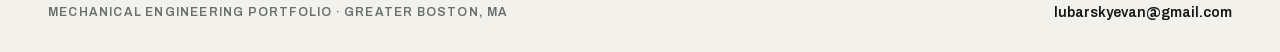
==== commit b2fdc543: "Update index.html" ====
--- a/index.html
+++ b/index.html
@@ -29,7 +29,7 @@
       <div class="intro-copy">
         <p class="eyebrow">Mechanical Engineering · University of Maryland</p>
         <h1>Hi, I’m Evan Lubarsky.</h1>
-        <p>I am a Junior mechanical engineering student at the University of Maryland, graduating May 2028. Experienced in SOLIDWORKS and Onshape CAD, Python, C/C++ and Arduino programming, electromechanical prototyping, and manufacturing methods including 3D printing, laser cutting, and manual milling. I am especially interested in manufacturing and production engineering, where design decisions meet materials, assembly, and repeatability.</p>
+        <p>I am a Junior mechanical engineering student at the University of Maryland, graduating May 2028. Experienced in SOLIDWORKS and Onshape CAD, Python, C/C++ and Arduino programming, electromechanical prototyping, and manufacturing methods including 3D printing, laser cutting, and carbon fiber layups. I am especially interested in manufacturing and production engineering, where design decisions meet materials, assembly, and repeatability.</p>
         <div class="text-links">
           <a href="mailto:lubarskyevan@gmail.com">Email <svg class="link-icon" viewBox="0 0 24 24" aria-hidden="true" focusable="false"><path d="M4 12h16m-6-6 6 6-6 6"/></svg></a>
           <a href="https://linkedin.com/in/evan-lubarsky-b47528332" target="_blank" rel="noopener noreferrer">LinkedIn <svg class="link-icon" viewBox="0 0 24 24" aria-hidden="true" focusable="false"><path d="M7 17 17 7M7 7h10v10"/></svg></a>
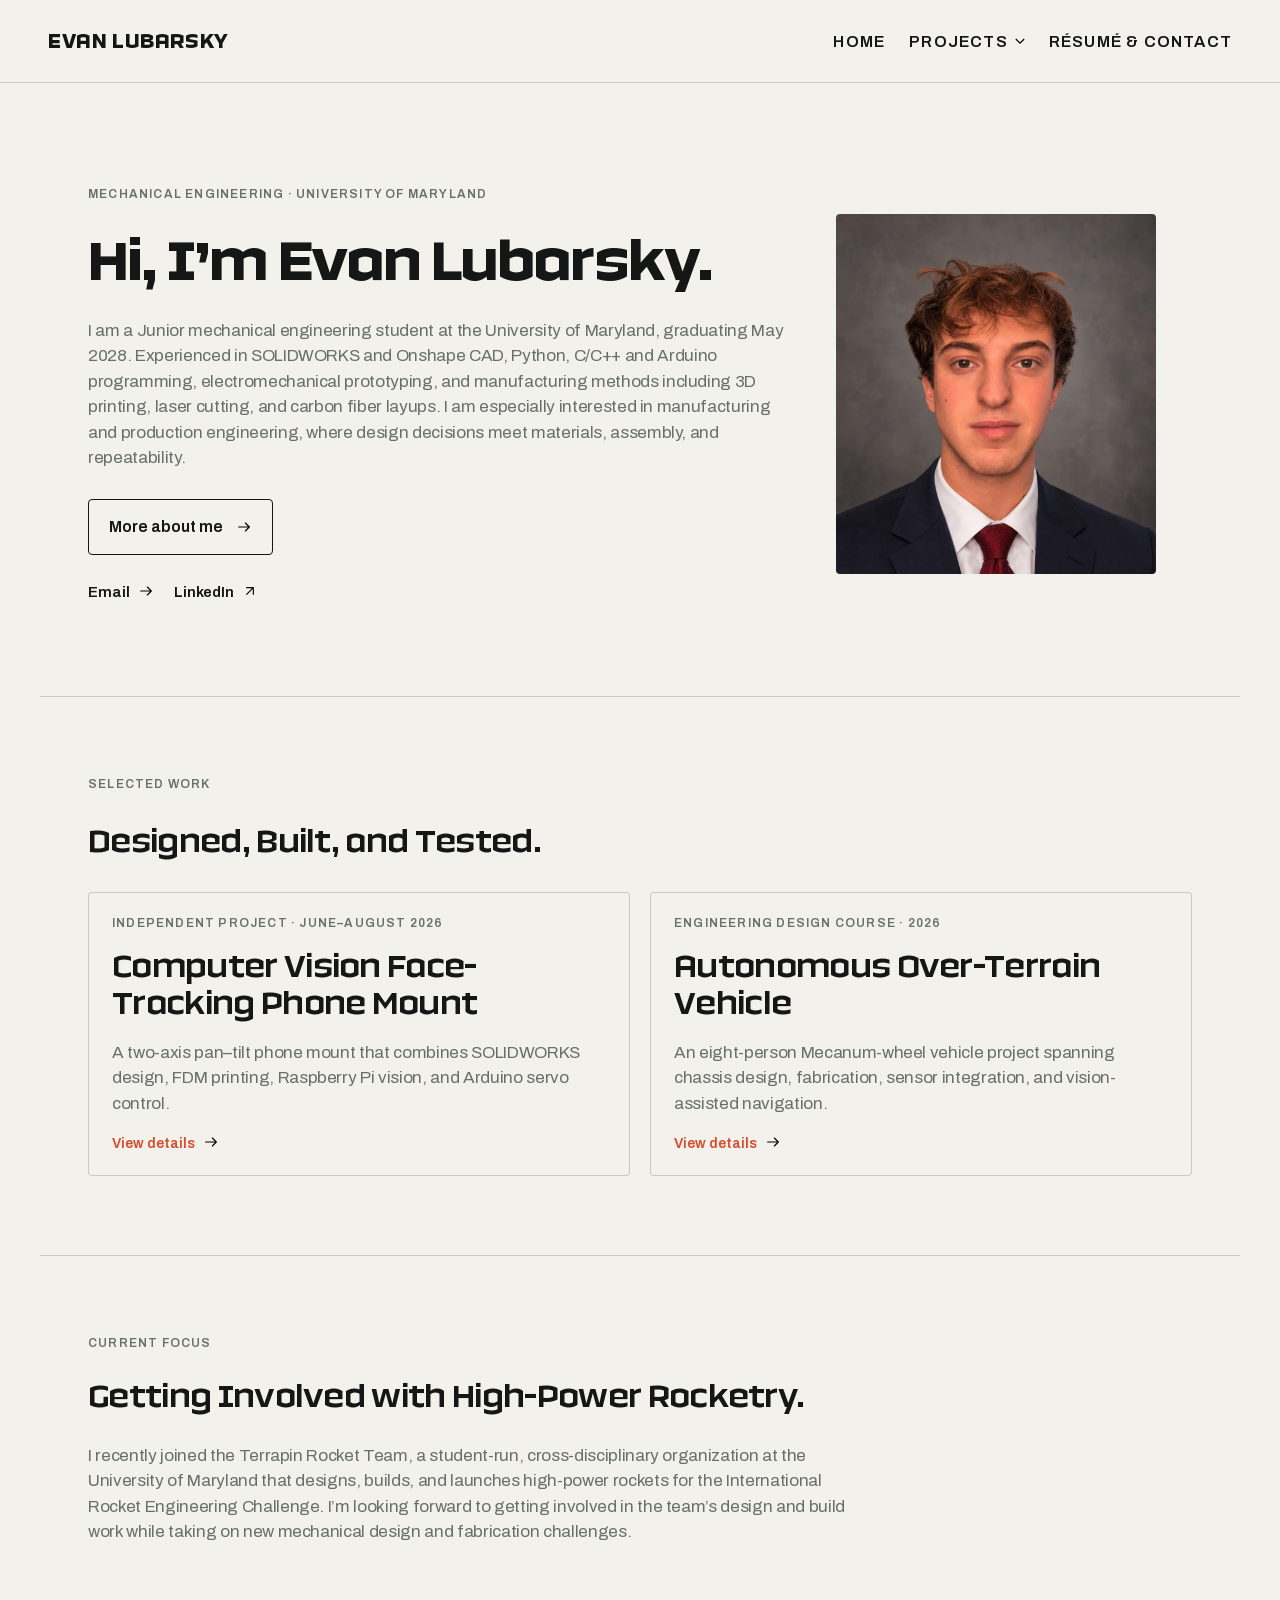
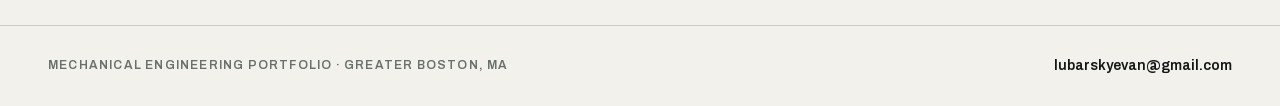
==== commit f43264d8: "Add personal About Me page and homepage button" ====
--- a/index.html
+++ b/index.html
@@ -6,22 +6,22 @@
   <meta name="viewport" content="width=device-width, initial-scale=1">
   <title>Evan Lubarsky — Mechanical Engineering Portfolio</title>
   <meta name="description" content="Mechanical engineering student at the University of Maryland. Projects in CAD, manufacturing, electromechanical prototyping, and controls.">
-  <link rel="stylesheet" href="/assets/styles.css?v=20261008-icons">
-  <script src="/assets/site.js?v=20261008-icons" defer></script>
+  <link rel="stylesheet" href="/assets/styles.css?v=20261013-about">
+  <script src="/assets/site.js?v=20261013-about" defer></script>
 </head>
 <body>
   <header class="site-nav">
-    <a class="brand" href="/?v=20261008-icons">EVAN LUBARSKY</a>
+    <a class="brand" href="/?v=20261013-about">EVAN LUBARSKY</a>
     <nav class="nav-links" aria-label="Main navigation">
-      <a href="/?v=20261008-icons">Home</a>
+      <a href="/?v=20261013-about">Home</a>
       <details class="projects-menu">
         <summary>Projects <svg viewBox="0 0 12 8" aria-hidden="true"><path d="m1 1 5 5 5-5"/></svg></summary>
         <div class="projects-dropdown">
-          <a href="/face-tracking-phone-mount/?v=20261008-icons">Computer Vision Face-Tracking Phone Mount</a>
-          <a href="/autonomous-over-terrain-vehicle/?v=20261008-icons">Autonomous Over-Terrain Vehicle</a>
+          <a href="/face-tracking-phone-mount/?v=20261013-about">Computer Vision Face-Tracking Phone Mount</a>
+          <a href="/autonomous-over-terrain-vehicle/?v=20261013-about">Autonomous Over-Terrain Vehicle</a>
         </div>
       </details>
-      <a href="/contact/?v=20261008-icons">Résumé &amp; Contact</a>
+      <a href="/contact/?v=20261013-about">Résumé &amp; Contact</a>
     </nav>
   </header>
   <main class="container">
@@ -30,9 +30,10 @@
         <p class="eyebrow">Mechanical Engineering · University of Maryland</p>
         <h1>Hi, I’m Evan Lubarsky.</h1>
         <p>I am a Junior mechanical engineering student at the University of Maryland, graduating May 2028. Experienced in SOLIDWORKS and Onshape CAD, Python, C/C++ and Arduino programming, electromechanical prototyping, and manufacturing methods including 3D printing, laser cutting, and carbon fiber layups. I am especially interested in manufacturing and production engineering, where design decisions meet materials, assembly, and repeatability.</p>
+        <a class="about-button" href="/about/">More about me <svg class="link-icon" viewBox="0 0 24 24" aria-hidden="true" focusable="false"><path d="M4 12h16m-6-6 6 6-6 6"/></svg></a>
         <div class="text-links">
           <a href="mailto:lubarskyevan@gmail.com">Email <svg class="link-icon" viewBox="0 0 24 24" aria-hidden="true" focusable="false"><path d="M4 12h16m-6-6 6 6-6 6"/></svg></a>
-          <a href="https://linkedin.com/in/evan-lubarsky-b47528332" target="_blank" rel="noopener noreferrer">LinkedIn <svg class="link-icon" viewBox="0 0 24 24" aria-hidden="true" focusable="false"><path d="M7 17 17 7M7 7h10v10"/></svg></a>
+          <a href="https://linkedin.com/in/evanlubarsky" target="_blank" rel="noopener noreferrer">LinkedIn <svg class="link-icon" viewBox="0 0 24 24" aria-hidden="true" focusable="false"><path d="M7 17 17 7M7 7h10v10"/></svg></a>
         </div>
       </div>
       <div class="placeholder portrait has-photo" data-portrait><img src="/assets/images/evan-lubarsky.webp" alt="Evan Lubarsky" width="1086" height="1448" fetchpriority="high"></div>
@@ -41,13 +42,13 @@
       <p class="eyebrow">Selected Work</p>
       <h2>Designed, Built, and Tested.</h2>
       <div class="project-grid">
-        <a class="project-card" href="/face-tracking-phone-mount/?v=20261008-icons">
+        <a class="project-card" href="/face-tracking-phone-mount/?v=20261013-about">
           <p class="eyebrow">Independent Project · June–August 2026</p>
           <h2>Computer Vision Face-Tracking Phone Mount</h2>
           <p>A two-axis pan–tilt phone mount that combines SOLIDWORKS design, FDM printing, Raspberry Pi vision, and Arduino servo control.</p>
           <span class="details-link">View details <svg class="link-icon" viewBox="0 0 24 24" aria-hidden="true" focusable="false"><path d="M4 12h16m-6-6 6 6-6 6"/></svg></span>
         </a>
-        <a class="project-card" href="/autonomous-over-terrain-vehicle/?v=20261008-icons">
+        <a class="project-card" href="/autonomous-over-terrain-vehicle/?v=20261013-about">
           <p class="eyebrow">Engineering Design Course · 2026</p>
           <h2>Autonomous Over-Terrain Vehicle</h2>
           <p>An eight-person Mecanum-wheel vehicle project spanning chassis design, fabrication, sensor integration, and vision-assisted navigation.</p>
--- a/assets/styles.css
+++ b/assets/styles.css
@@ -163,3 +163,5 @@
 .project-demo{margin:64px 0}.project-demo video{display:block;width:100%;max-height:720px;margin:24px 0;background:#e7e5df;border:1px solid var(--line);border-radius:8px}.drawing-downloads{display:flex;flex-wrap:wrap;gap:18px 30px;align-items:center}.drawing-downloads h3{width:100%;margin-bottom:0}.drawing-downloads a{font-size:16px;text-decoration:underline;text-underline-offset:4px}
 
 .link-icon{display:inline-block;width:16px;height:16px;margin-left:5px;vertical-align:-2px;fill:none;stroke:#000;stroke-width:1.7;stroke-linecap:round;stroke-linejoin:round;flex-shrink:0}.gallery-arrows .link-icon{width:20px;height:20px;margin:0;vertical-align:middle}.projects-menu summary svg{stroke:#000}
+
+.about-button{display:inline-flex;align-items:center;gap:8px;align-self:flex-start;padding:14px 20px;border:1px solid var(--ink);border-radius:4px;font-weight:600;transition:color .18s,border-color .18s}.about-button:hover{border-color:var(--accent)}.about-page{padding:80px 48px}.about-lead{display:grid;grid-template-columns:minmax(0,1fr) 260px;gap:64px;align-items:center}.about-lead>div{display:grid;gap:28px}.about-lead img{width:100%;height:320px;object-fit:cover;border-radius:4px}.personal-stories,.personal-photos{margin-top:80px;display:grid;gap:28px}.personal-grid{display:grid;grid-template-columns:repeat(2,minmax(0,1fr));gap:32px}.personal-grid article{padding-top:24px;border-top:1px solid var(--line);display:grid;gap:16px}.photo-space{aspect-ratio:4/3;background:#e8e9e3;display:grid;place-items:center;color:var(--steel)}.personal-grid figcaption{margin-top:12px;color:var(--steel);font-size:15px}@media(max-width:700px){.about-page{padding:56px 24px}.about-lead,.personal-grid{grid-template-columns:1fr;gap:32px}.about-lead img{max-width:320px}.personal-stories,.personal-photos{margin-top:56px}}
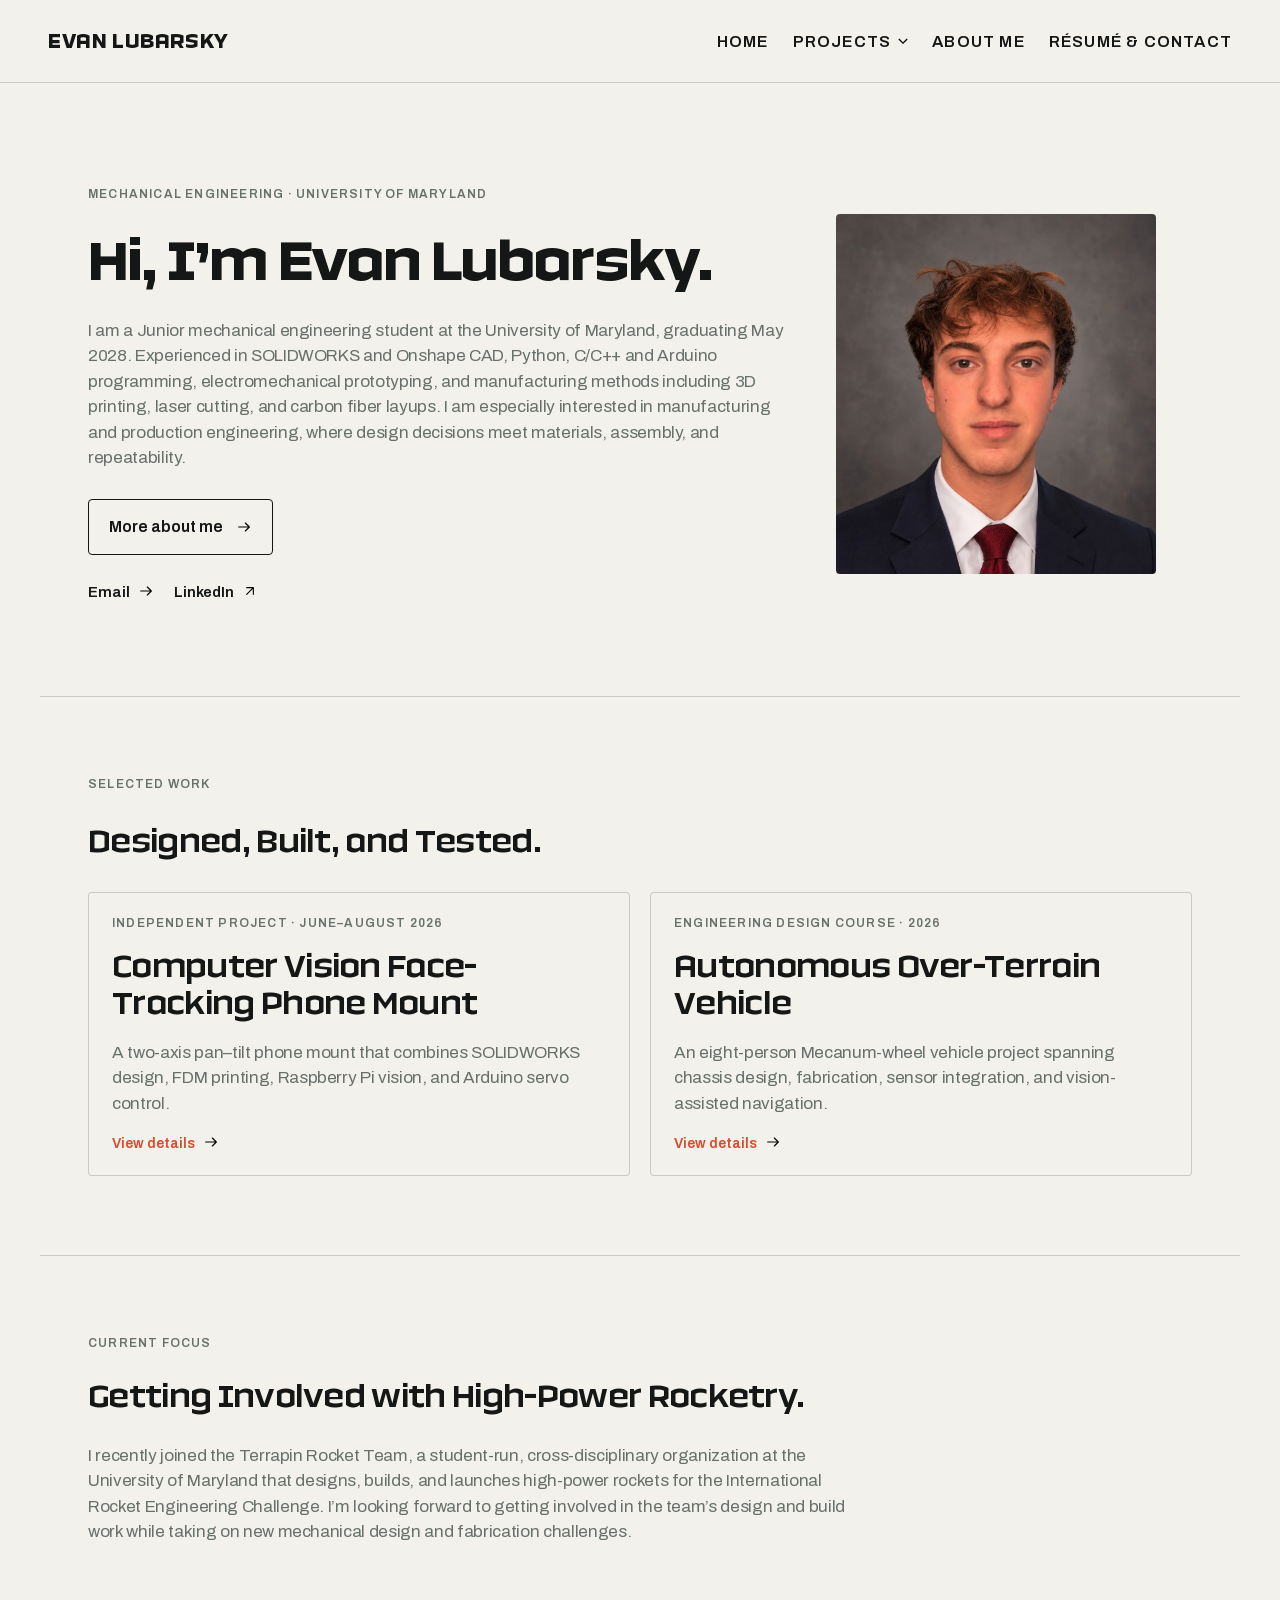
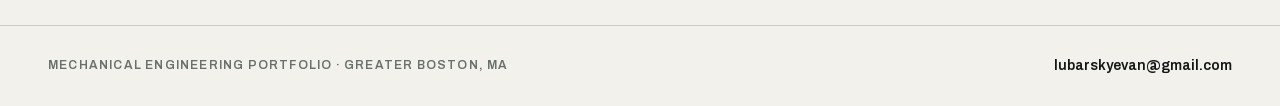
==== commit 70bb69a1: "Add About Me link between Projects and Contact in all headers" ====
--- a/index.html
+++ b/index.html
@@ -21,6 +21,7 @@
           <a href="/autonomous-over-terrain-vehicle/?v=20261013-about">Autonomous Over-Terrain Vehicle</a>
         </div>
       </details>
+      <a href="/about/">About Me</a>
       <a href="/contact/?v=20261013-about">Résumé &amp; Contact</a>
     </nav>
   </header>
--- a/assets/styles.css
+++ b/assets/styles.css
@@ -165,3 +165,9 @@
 .link-icon{display:inline-block;width:16px;height:16px;margin-left:5px;vertical-align:-2px;fill:none;stroke:#000;stroke-width:1.7;stroke-linecap:round;stroke-linejoin:round;flex-shrink:0}.gallery-arrows .link-icon{width:20px;height:20px;margin:0;vertical-align:middle}.projects-menu summary svg{stroke:#000}
 
 .about-button{display:inline-flex;align-items:center;gap:8px;align-self:flex-start;padding:14px 20px;border:1px solid var(--ink);border-radius:4px;font-weight:600;transition:color .18s,border-color .18s}.about-button:hover{border-color:var(--accent)}.about-page{padding:80px 48px}.about-lead{display:grid;grid-template-columns:minmax(0,1fr) 260px;gap:64px;align-items:center}.about-lead>div{display:grid;gap:28px}.about-lead img{width:100%;height:320px;object-fit:cover;border-radius:4px}.personal-stories,.personal-photos{margin-top:80px;display:grid;gap:28px}.personal-grid{display:grid;grid-template-columns:repeat(2,minmax(0,1fr));gap:32px}.personal-grid article{padding-top:24px;border-top:1px solid var(--line);display:grid;gap:16px}.photo-space{aspect-ratio:4/3;background:#e8e9e3;display:grid;place-items:center;color:var(--steel)}.personal-grid figcaption{margin-top:12px;color:var(--steel);font-size:15px}@media(max-width:700px){.about-page{padding:56px 24px}.about-lead,.personal-grid{grid-template-columns:1fr;gap:32px}.about-lead img{max-width:320px}.personal-stories,.personal-photos{margin-top:56px}}
+
+.red-bull-photos{display:grid;grid-template-columns:repeat(2,minmax(0,1fr));gap:16px;align-items:start;margin-top:8px}.red-bull-photos img{display:block;width:100%;height:auto;border-radius:4px}.red-bull-photos figcaption{font-size:14px;color:var(--steel);margin-top:10px;line-height:1.4}@media(max-width:500px){.red-bull-photos{grid-template-columns:1fr;gap:24px}}
+
+.about-lead{grid-template-columns:minmax(0,1fr) minmax(260px,400px);gap:48px}.about-lead img{height:auto;aspect-ratio:1;object-fit:contain}@media(max-width:700px){.about-lead{grid-template-columns:1fr;gap:32px}.about-lead img{max-width:100%}}
+
+.personal-slideshow{margin-top:8px;min-width:0}.personal-slideshow[hidden],.personal-slideshow [hidden]{display:none}.personal-slideshow img{display:block;width:100%;height:auto;max-height:540px;object-fit:contain;background:#e8e9e3;border-radius:4px}.personal-slideshow figcaption{font-size:14px;line-height:1.4;margin-top:10px;color:var(--steel)}.slideshow-controls{display:flex;align-items:center;justify-content:center;gap:20px;margin-top:16px}.slideshow-controls button{width:40px;height:40px;border:1px solid var(--line);border-radius:4px;background:transparent}.slideshow-controls button:hover{border-color:var(--accent)}.slideshow-controls .link-icon{margin:0}.slideshow-controls span{font-size:14px;color:var(--steel)}
